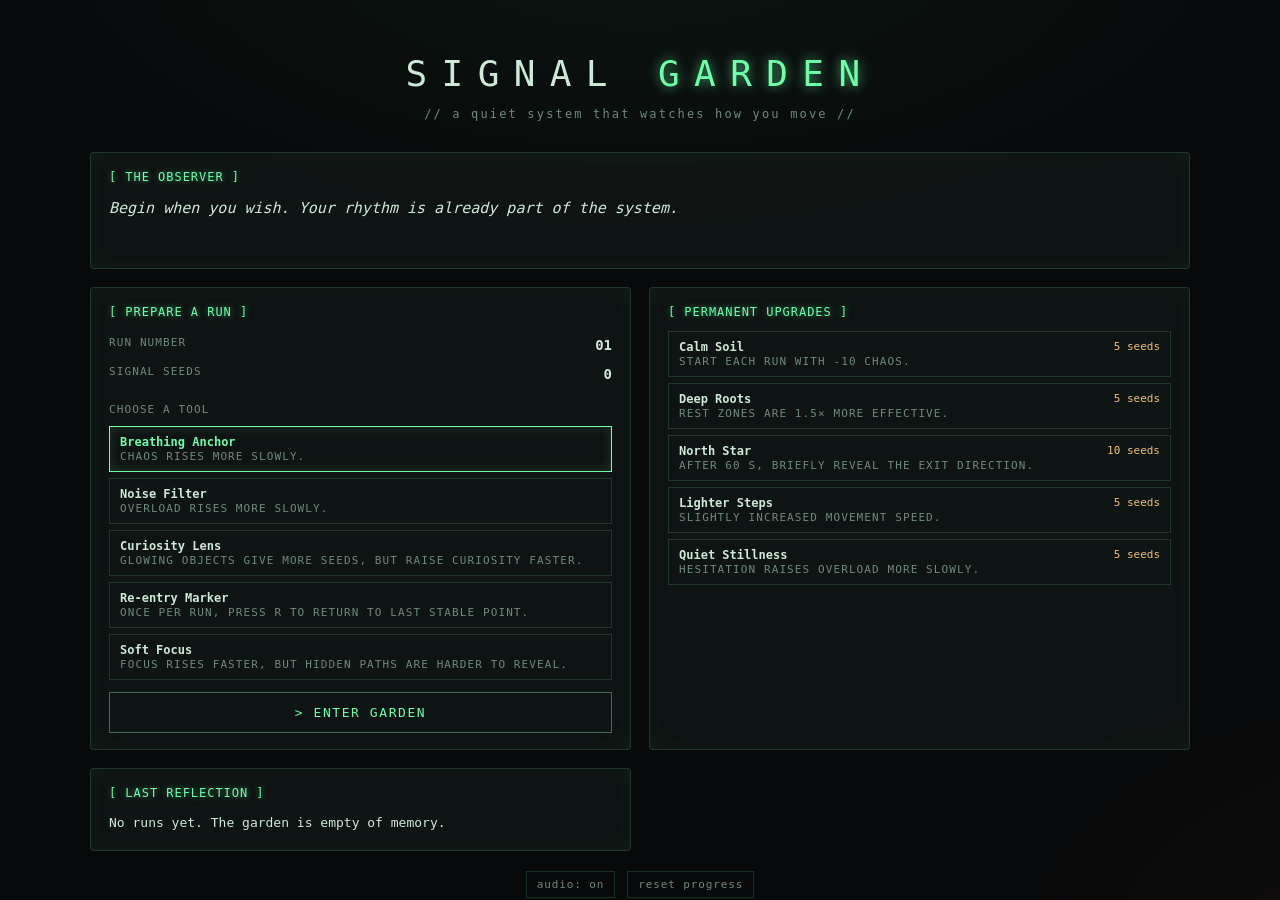
==== index.html @ a0c3eedf "Add Signal Garden playable web prototype Single-page roguelite maze where the system observes moveme" ====
<!doctype html>
<html lang="en">
<head>
  <meta charset="utf-8" />
  <meta name="viewport" content="width=device-width,initial-scale=1" />
  <title>Signal Garden — Prototype</title>
  <link rel="stylesheet" href="styles.css" />
</head>
<body>
  <!-- ============================================================
       Signal Garden — single page, three screens
       Switching is handled by toggling .active on .screen elements.
       ============================================================ -->

  <div id="app">

    <!-- ====================== HUB / SAFE ROOM ====================== -->
    <section id="screen-hub" class="screen active">
      <header class="hub-header">
        <h1 class="title">SIGNAL <span class="accent">GARDEN</span></h1>
        <p class="subtitle">// a quiet system that watches how you move //</p>
      </header>

      <div class="hub-grid">
        <!-- Observer NPC -->
        <article class="panel observer">
          <div class="panel-title">[ The Observer ]</div>
          <div id="observer-text" class="observer-text">
            Welcome. The garden is listening. When you are ready, enter.
          </div>
        </article>

        <!-- Run preparation -->
        <article class="panel prep">
          <div class="panel-title">[ Prepare a Run ]</div>

          <div class="prep-row">
            <span class="label">Run number</span>
            <span id="hub-run-number" class="value">01</span>
          </div>
          <div class="prep-row">
            <span class="label">Signal Seeds</span>
            <span id="hub-seeds" class="value">0</span>
          </div>

          <div class="prep-section">
            <div class="prep-section-title">choose a tool</div>
            <div id="tool-list" class="tool-list"><!-- buttons injected --></div>
          </div>

          <button id="start-run-btn" class="primary-btn">&gt; ENTER GARDEN</button>
        </article>

        <!-- Permanent upgrades -->
        <article class="panel upgrades">
          <div class="panel-title">[ Permanent Upgrades ]</div>
          <div id="upgrade-list" class="upgrade-list"><!-- buttons injected --></div>
        </article>

        <!-- Last run reflection -->
        <article class="panel reflection-panel">
          <div class="panel-title">[ Last Reflection ]</div>
          <pre id="last-reflection" class="reflection-text">No runs yet. The garden is empty of memory.</pre>
        </article>
      </div>

      <footer class="hub-footer">
        <button id="mute-btn-hub" class="mini-btn">audio: on</button>
        <button id="reset-btn" class="mini-btn danger">reset progress</button>
      </footer>
    </section>

    <!-- ====================== RUN / MAZE ====================== -->
    <section id="screen-run" class="screen">
      <div class="run-layout">
        <!-- Maze canvas -->
        <div class="maze-wrap">
          <canvas id="maze-canvas" width="720" height="480"></canvas>
          <div id="director-banner" class="director-banner hidden"></div>
        </div>

        <!-- Side HUD -->
        <aside class="hud">
          <div class="hud-block">
            <div class="hud-row">
              <span class="label">RUN</span>
              <span id="hud-run" class="value">01</span>
            </div>
            <div class="hud-row">
              <span class="label">TIMER</span>
              <span id="hud-timer" class="value">00:00</span>
            </div>
          </div>

          <div class="hud-block">
            <div class="bar-row">
              <span class="bar-label">FOCUS</span>
              <div class="bar"><div id="bar-focus" class="bar-fill focus"></div></div>
            </div>
            <div class="bar-row">
              <span class="bar-label">CURIOSITY</span>
              <div class="bar"><div id="bar-curiosity" class="bar-fill curiosity"></div></div>
            </div>
            <div class="bar-row">
              <span class="bar-label">CHAOS</span>
              <div class="bar"><div id="bar-chaos" class="bar-fill chaos"></div></div>
            </div>
            <div class="bar-row">
              <span class="bar-label">OVERLOAD</span>
              <div class="bar"><div id="bar-overload" class="bar-fill overload"></div></div>
            </div>
          </div>

          <div class="hud-block">
            <div class="hud-row">
              <span class="label">SEEDS</span>
              <span id="hud-seeds" class="value">0</span>
            </div>
            <div class="hud-row">
              <span class="label">RE-ENTRY</span>
              <span id="hud-reentry" class="value">0</span>
            </div>
            <div class="hud-row">
              <span class="label">TOOL</span>
              <span id="hud-tool" class="value small">—</span>
            </div>
          </div>

          <div class="hud-block">
            <div class="label">// vine</div>
            <div id="vine" class="vine">~~~~~~~~</div>
          </div>

          <div class="hud-block">
            <div class="label">// system log</div>
            <ul id="log" class="log"></ul>
          </div>

          <div class="hud-block hud-controls">
            <button id="mute-btn-run" class="mini-btn">audio: on</button>
            <button id="abort-btn" class="mini-btn danger">abort</button>
          </div>
        </aside>
      </div>
    </section>

    <!-- ====================== RUN SUMMARY ====================== -->
    <section id="screen-summary" class="screen">
      <div class="summary-card panel">
        <div class="panel-title">[ Run Reflection ]</div>
        <pre id="summary-text" class="reflection-text"></pre>
        <div class="summary-actions">
          <button id="back-to-hub-btn" class="primary-btn">&gt; RETURN TO HUB</button>
        </div>
      </div>
    </section>

  </div>

  <script src="game.js"></script>
</body>
</html>
---- styles.css ----
/* ============================================================
   Signal Garden — neo-noir / terminal styling
   Black background, soft green/red accents, glow lines.
   ============================================================ */

:root {
  --bg: #07090a;
  --bg-soft: #0d1113;
  --panel: rgba(20, 28, 26, 0.6);
  --line: rgba(120, 220, 160, 0.18);
  --line-strong: rgba(120, 220, 160, 0.45);
  --green: #6effa8;
  --green-soft: #2a8c5a;
  --red: #ff5a6a;
  --red-soft: #8c2a35;
  --amber: #f0c075;
  --text: #cfe9d8;
  --text-dim: #6f8a7c;
  --mono: ui-monospace, SFMono-Regular, "JetBrains Mono", Menlo, Consolas, monospace;
}

* { box-sizing: border-box; }

html, body {
  margin: 0; padding: 0;
  background: var(--bg);
  color: var(--text);
  font-family: var(--mono);
  font-size: 14px;
  line-height: 1.45;
  height: 100%;
  overflow: hidden;
}

#app {
  width: 100vw; height: 100vh;
  position: relative;
  background:
    radial-gradient(1200px 600px at 50% -10%, rgba(110,255,168,0.05), transparent 60%),
    radial-gradient(800px 600px at 110% 110%, rgba(255,90,106,0.04), transparent 60%),
    var(--bg);
}

.screen {
  position: absolute;
  inset: 0;
  display: none;
  padding: 24px;
  overflow: auto;
}
.screen.active { display: block; }

/* -------- shared bits -------- */
.panel {
  background: var(--panel);
  border: 1px solid var(--line);
  border-radius: 4px;
  padding: 16px 18px;
  position: relative;
  backdrop-filter: blur(2px);
}
.panel::before {
  content: "";
  position: absolute; inset: 0;
  border-radius: 4px;
  pointer-events: none;
  box-shadow: inset 0 0 24px rgba(110, 255, 168, 0.04);
}
.panel-title {
  color: var(--green);
  letter-spacing: 0.08em;
  margin-bottom: 10px;
  font-size: 12px;
  text-transform: uppercase;
  text-shadow: 0 0 6px rgba(110, 255, 168, 0.5);
}
.label {
  color: var(--text-dim);
  font-size: 11px;
  text-transform: uppercase;
  letter-spacing: 0.1em;
}
.value {
  color: var(--text);
  font-weight: 600;
}
.value.small { font-size: 11px; }
.accent { color: var(--green); text-shadow: 0 0 12px rgba(110,255,168,0.7); }

/* -------- buttons -------- */
.primary-btn {
  background: transparent;
  color: var(--green);
  border: 1px solid var(--line-strong);
  padding: 12px 18px;
  cursor: pointer;
  font-family: var(--mono);
  letter-spacing: 0.12em;
  font-size: 13px;
  transition: all 0.15s;
  text-transform: uppercase;
  width: 100%;
  margin-top: 12px;
}
.primary-btn:hover {
  background: rgba(110,255,168,0.08);
  box-shadow: 0 0 20px rgba(110,255,168,0.25);
}
.mini-btn {
  background: transparent;
  color: var(--text-dim);
  border: 1px solid var(--line);
  padding: 6px 10px;
  cursor: pointer;
  font-family: var(--mono);
  font-size: 11px;
  letter-spacing: 0.08em;
}
.mini-btn:hover { color: var(--green); border-color: var(--line-strong); }
.mini-btn.danger:hover { color: var(--red); border-color: rgba(255,90,106,0.45); }

/* ============== HUB ============== */
.hub-header { text-align: center; margin: 24px 0 28px; }
.title {
  font-size: 36px;
  letter-spacing: 0.4em;
  margin: 0 0 6px;
  font-weight: 400;
}
.subtitle {
  color: var(--text-dim);
  margin: 0;
  font-size: 12px;
  letter-spacing: 0.18em;
}
.hub-grid {
  display: grid;
  grid-template-columns: 1fr 1fr;
  gap: 18px;
  max-width: 1100px;
  margin: 0 auto;
}
.hub-grid .observer { grid-column: 1 / -1; }
.hub-footer {
  display: flex; justify-content: center; gap: 12px;
  margin-top: 20px;
}
.observer-text {
  color: var(--text);
  font-style: italic;
  font-size: 15px;
  line-height: 1.6;
  min-height: 56px;
}

.prep-row, .hud-row {
  display: flex; justify-content: space-between;
  padding: 4px 0;
}
.prep-section { margin-top: 14px; }
.prep-section-title {
  color: var(--text-dim);
  font-size: 11px;
  text-transform: uppercase;
  letter-spacing: 0.1em;
  margin-bottom: 8px;
}
.tool-list, .upgrade-list {
  display: flex; flex-direction: column; gap: 6px;
}
.tool-btn, .upgrade-btn {
  text-align: left;
  background: transparent;
  border: 1px solid var(--line);
  color: var(--text);
  padding: 8px 10px;
  cursor: pointer;
  font-family: var(--mono);
  font-size: 12px;
  transition: all 0.15s;
}
.tool-btn:hover, .upgrade-btn:hover {
  border-color: var(--line-strong);
  background: rgba(110,255,168,0.04);
}
.tool-btn.selected {
  border-color: var(--green);
  color: var(--green);
  box-shadow: inset 0 0 12px rgba(110,255,168,0.15);
}
.upgrade-btn.owned {
  color: var(--green-soft);
  border-color: rgba(110,255,168,0.1);
  cursor: default;
}
.upgrade-btn .cost {
  float: right;
  color: var(--amber);
  font-size: 11px;
}
.upgrade-btn.owned .cost { color: var(--green-soft); }

.reflection-text {
  font-family: var(--mono);
  white-space: pre-wrap;
  color: var(--text);
  background: transparent;
  margin: 0;
  font-size: 13px;
  line-height: 1.7;
}

/* ============== RUN ============== */
.run-layout {
  display: grid;
  grid-template-columns: 1fr 280px;
  gap: 16px;
  height: calc(100vh - 48px);
}
.maze-wrap {
  position: relative;
  display: flex;
  align-items: center; justify-content: center;
  border: 1px solid var(--line);
  border-radius: 4px;
  overflow: hidden;
  background:
    radial-gradient(600px 400px at 50% 50%, rgba(110,255,168,0.04), transparent 70%),
    #04060a;
}
#maze-canvas {
  display: block;
  image-rendering: pixelated;
  max-width: 100%; max-height: 100%;
}
.director-banner {
  position: absolute;
  top: 14px; left: 50%;
  transform: translateX(-50%);
  background: rgba(8,12,10,0.85);
  border: 1px solid var(--line-strong);
  color: var(--green);
  padding: 6px 14px;
  font-size: 12px;
  letter-spacing: 0.12em;
  text-transform: uppercase;
  text-shadow: 0 0 8px rgba(110,255,168,0.6);
  pointer-events: none;
  transition: opacity 0.4s;
}
.director-banner.chaos {
  color: var(--red);
  border-color: rgba(255,90,106,0.45);
  text-shadow: 0 0 8px rgba(255,90,106,0.6);
}
.director-banner.hidden { opacity: 0; }

.hud {
  display: flex; flex-direction: column; gap: 12px;
  overflow-y: auto;
}
.hud-block {
  border: 1px solid var(--line);
  padding: 10px 12px;
  border-radius: 4px;
  background: rgba(10,16,14,0.4);
}

.bar-row { margin: 6px 0; }
.bar-label {
  display: block;
  color: var(--text-dim);
  font-size: 10px;
  letter-spacing: 0.18em;
  margin-bottom: 3px;
}
.bar {
  height: 6px; width: 100%;
  background: rgba(110,255,168,0.06);
  position: relative;
  overflow: hidden;
}
.bar-fill {
  height: 100%; width: 0%;
  transition: width 0.18s linear;
  box-shadow: 0 0 8px currentColor;
}
.bar-fill.focus { background: var(--green); color: var(--green); }
.bar-fill.curiosity { background: #9ad9ff; color: #9ad9ff; }
.bar-fill.chaos { background: var(--red); color: var(--red); }
.bar-fill.overload { background: var(--amber); color: var(--amber); }

.vine {
  font-size: 16px;
  letter-spacing: 0.05em;
  color: var(--green);
  text-shadow: 0 0 6px rgba(110,255,168,0.5);
  word-break: break-all;
  line-height: 1.3;
  min-height: 22px;
}
.vine.chaos { color: var(--red); text-shadow: 0 0 6px rgba(255,90,106,0.5); }
.vine.overload { color: var(--amber); text-shadow: 0 0 6px rgba(240,192,117,0.5); }
.vine.curiosity { color: #9ad9ff; text-shadow: 0 0 6px rgba(154,217,255,0.5); }

.log {
  list-style: none; padding: 0; margin: 0;
  max-height: 140px; overflow-y: auto;
  font-size: 11px; color: var(--text-dim);
}
.log li {
  padding: 2px 0;
  border-bottom: 1px dashed rgba(110,255,168,0.06);
}
.log li:last-child { border-bottom: none; color: var(--text); }

.hud-controls { display: flex; gap: 8px; }
.hud-controls .mini-btn { flex: 1; }

/* ============== SUMMARY ============== */
#screen-summary { display: none; align-items: center; justify-content: center; }
#screen-summary.active { display: flex; }
.summary-card {
  width: min(680px, 92vw);
  margin: auto;
}
.summary-actions { margin-top: 18px; text-align: center; }

/* ============== misc / animations ============== */
.shake { animation: shake 0.3s; }
@keyframes shake {
  0%, 100% { transform: translate(0,0); }
  25% { transform: translate(-3px, 1px); }
  50% { transform: translate(2px, -2px); }
  75% { transform: translate(-1px, 2px); }
}

/* glitch texture during high chaos */
.maze-wrap.glitch::after {
  content: "";
  position: absolute; inset: 0;
  background:
    repeating-linear-gradient(0deg,
      rgba(255,90,106,0.06) 0,
      rgba(255,90,106,0.06) 1px,
      transparent 1px,
      transparent 3px);
  mix-blend-mode: screen;
  pointer-events: none;
  animation: flicker 0.18s infinite alternate;
}
@keyframes flicker {
  from { opacity: 0.4; }
  to   { opacity: 1; }
}
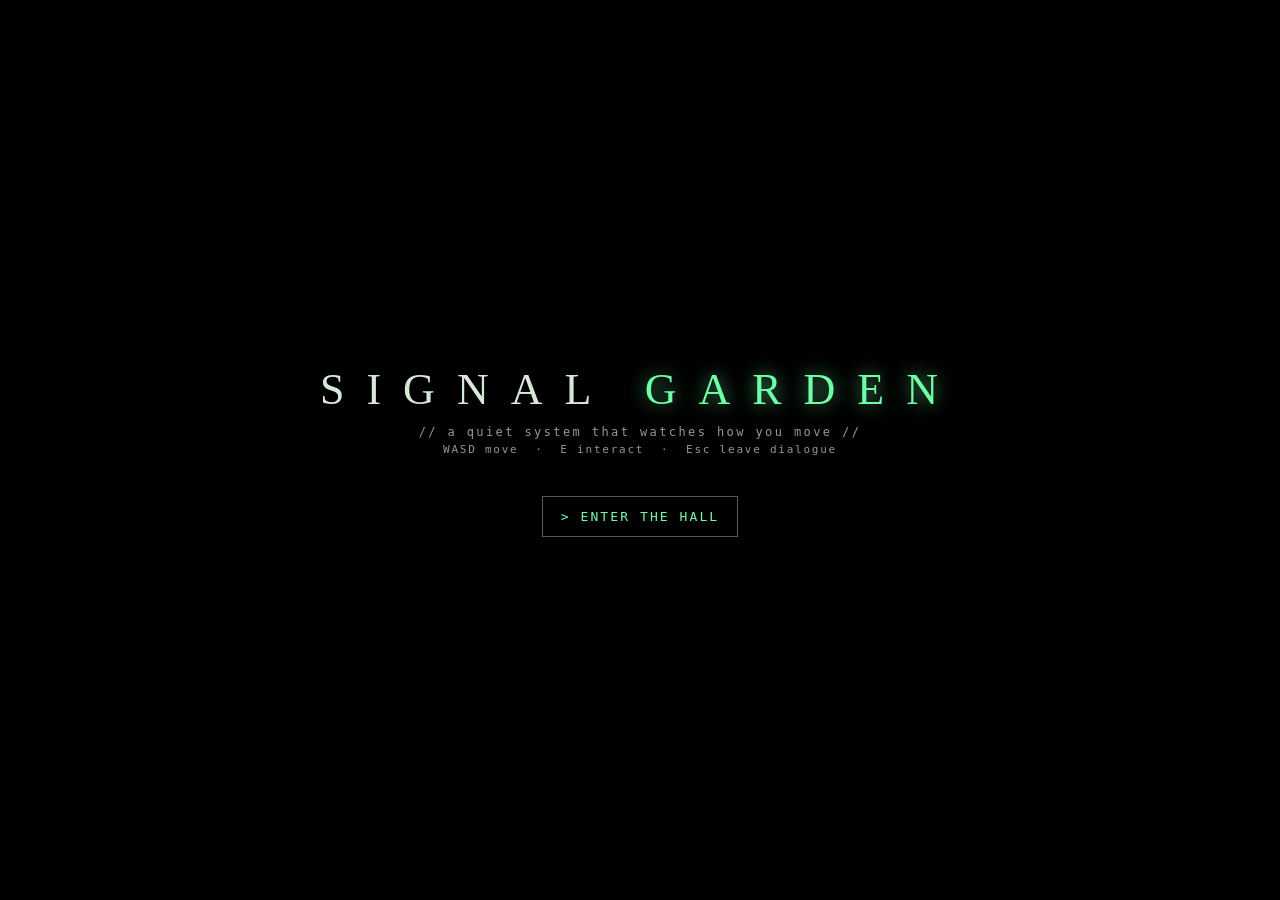
==== commit d83756d4: "Refactor Signal Garden into 2.5D top-down roguelite Major rewrite: replaces the abstract grid protot" ====
--- a/index.html
+++ b/index.html
@@ -3,160 +3,100 @@
 <head>
   <meta charset="utf-8" />
   <meta name="viewport" content="width=device-width,initial-scale=1" />
-  <title>Signal Garden — Prototype</title>
+  <title>Signal Garden</title>
   <link rel="stylesheet" href="styles.css" />
 </head>
 <body>
-  <!-- ============================================================
-       Signal Garden — single page, three screens
-       Switching is handled by toggling .active on .screen elements.
-       ============================================================ -->
+  <!-- ================================================================
+       Signal Garden — single-page game
+       The canvas is the world. Everything else (HUD, dialogue, summary,
+       prompts) is DOM, rendered on top, so we can keep crisp text.
+       ================================================================ -->
 
   <div id="app">
 
-    <!-- ====================== HUB / SAFE ROOM ====================== -->
-    <section id="screen-hub" class="screen active">
-      <header class="hub-header">
-        <h1 class="title">SIGNAL <span class="accent">GARDEN</span></h1>
-        <p class="subtitle">// a quiet system that watches how you move //</p>
-      </header>
+    <!-- The world canvas. Resized by main.js to match its container. -->
+    <canvas id="game" width="960" height="600"></canvas>
 
-      <div class="hub-grid">
-        <!-- Observer NPC -->
-        <article class="panel observer">
-          <div class="panel-title">[ The Observer ]</div>
-          <div id="observer-text" class="observer-text">
-            Welcome. The garden is listening. When you are ready, enter.
-          </div>
-        </article>
+    <!-- Floating "[E] Talk" / "[E] Enter" prompt -->
+    <div id="prompt" class="prompt hidden">
+      <span class="key">E</span><span id="prompt-label">interact</span>
+    </div>
 
-        <!-- Run preparation -->
-        <article class="panel prep">
-          <div class="panel-title">[ Prepare a Run ]</div>
+    <!-- Side HUD shown only during a run -->
+    <aside id="hud" class="hud hidden">
+      <div class="hud-block">
+        <div class="hud-row"><span class="label">RUN</span><span id="hud-run" class="value">01</span></div>
+        <div class="hud-row"><span class="label">TIMER</span><span id="hud-timer" class="value">00:00</span></div>
+      </div>
+      <div class="hud-block">
+        <div class="bar-row"><span class="bar-label">FOCUS</span>     <div class="bar"><div id="bar-focus"     class="bar-fill focus"></div></div></div>
+        <div class="bar-row"><span class="bar-label">CURIOSITY</span> <div class="bar"><div id="bar-curiosity" class="bar-fill curiosity"></div></div></div>
+        <div class="bar-row"><span class="bar-label">CHAOS</span>     <div class="bar"><div id="bar-chaos"     class="bar-fill chaos"></div></div></div>
+        <div class="bar-row"><span class="bar-label">OVERLOAD</span>  <div class="bar"><div id="bar-overload"  class="bar-fill overload"></div></div></div>
+      </div>
+      <div class="hud-block">
+        <div class="hud-row"><span class="label">SEEDS</span>   <span id="hud-seeds"   class="value">0</span></div>
+        <div class="hud-row"><span class="label">RE-ENTRY</span><span id="hud-reentry" class="value">0</span></div>
+        <div class="hud-row"><span class="label">TOOL</span>    <span id="hud-tool"    class="value small">—</span></div>
+      </div>
+      <div class="hud-block"><div class="label">// vine</div><div id="vine" class="vine">~~~~~~~~</div></div>
+      <div class="hud-block"><div class="label">// system log</div><ul id="log" class="log"></ul></div>
+      <div class="hud-block hud-controls">
+        <button id="mute-btn" class="mini-btn">audio: on</button>
+        <button id="abort-btn" class="mini-btn danger">abort</button>
+      </div>
+    </aside>
 
-          <div class="prep-row">
-            <span class="label">Run number</span>
-            <span id="hub-run-number" class="value">01</span>
-          </div>
-          <div class="prep-row">
-            <span class="label">Signal Seeds</span>
-            <span id="hub-seeds" class="value">0</span>
-          </div>
+    <!-- Director banner (transient, top-of-canvas) -->
+    <div id="director-banner" class="director-banner hidden"></div>
 
-          <div class="prep-section">
-            <div class="prep-section-title">choose a tool</div>
-            <div id="tool-list" class="tool-list"><!-- buttons injected --></div>
-          </div>
+    <!-- Dialogue box (NPC system). Populated by js/dialogue.js -->
+    <div id="dialogue" class="dialogue hidden">
+      <div class="dialogue-name" id="dialogue-name">The Observer</div>
+      <div class="dialogue-text" id="dialogue-text"></div>
+      <div class="dialogue-options" id="dialogue-options"></div>
+      <div class="dialogue-hint">[E] continue · [Esc] leave</div>
+    </div>
 
-          <button id="start-run-btn" class="primary-btn">&gt; ENTER GARDEN</button>
-        </article>
-
-        <!-- Permanent upgrades -->
-        <article class="panel upgrades">
-          <div class="panel-title">[ Permanent Upgrades ]</div>
-          <div id="upgrade-list" class="upgrade-list"><!-- buttons injected --></div>
-        </article>
-
-        <!-- Last run reflection -->
-        <article class="panel reflection-panel">
-          <div class="panel-title">[ Last Reflection ]</div>
-          <pre id="last-reflection" class="reflection-text">No runs yet. The garden is empty of memory.</pre>
-        </article>
-      </div>
-
-      <footer class="hub-footer">
-        <button id="mute-btn-hub" class="mini-btn">audio: on</button>
-        <button id="reset-btn" class="mini-btn danger">reset progress</button>
-      </footer>
-    </section>
-
-    <!-- ====================== RUN / MAZE ====================== -->
-    <section id="screen-run" class="screen">
-      <div class="run-layout">
-        <!-- Maze canvas -->
-        <div class="maze-wrap">
-          <canvas id="maze-canvas" width="720" height="480"></canvas>
-          <div id="director-banner" class="director-banner hidden"></div>
-        </div>
-
-        <!-- Side HUD -->
-        <aside class="hud">
-          <div class="hud-block">
-            <div class="hud-row">
-              <span class="label">RUN</span>
-              <span id="hud-run" class="value">01</span>
-            </div>
-            <div class="hud-row">
-              <span class="label">TIMER</span>
-              <span id="hud-timer" class="value">00:00</span>
-            </div>
-          </div>
-
-          <div class="hud-block">
-            <div class="bar-row">
-              <span class="bar-label">FOCUS</span>
-              <div class="bar"><div id="bar-focus" class="bar-fill focus"></div></div>
-            </div>
-            <div class="bar-row">
-              <span class="bar-label">CURIOSITY</span>
-              <div class="bar"><div id="bar-curiosity" class="bar-fill curiosity"></div></div>
-            </div>
-            <div class="bar-row">
-              <span class="bar-label">CHAOS</span>
-              <div class="bar"><div id="bar-chaos" class="bar-fill chaos"></div></div>
-            </div>
-            <div class="bar-row">
-              <span class="bar-label">OVERLOAD</span>
-              <div class="bar"><div id="bar-overload" class="bar-fill overload"></div></div>
-            </div>
-          </div>
-
-          <div class="hud-block">
-            <div class="hud-row">
-              <span class="label">SEEDS</span>
-              <span id="hud-seeds" class="value">0</span>
-            </div>
-            <div class="hud-row">
-              <span class="label">RE-ENTRY</span>
-              <span id="hud-reentry" class="value">0</span>
-            </div>
-            <div class="hud-row">
-              <span class="label">TOOL</span>
-              <span id="hud-tool" class="value small">—</span>
-            </div>
-          </div>
-
-          <div class="hud-block">
-            <div class="label">// vine</div>
-            <div id="vine" class="vine">~~~~~~~~</div>
-          </div>
-
-          <div class="hud-block">
-            <div class="label">// system log</div>
-            <ul id="log" class="log"></ul>
-          </div>
-
-          <div class="hud-block hud-controls">
-            <button id="mute-btn-run" class="mini-btn">audio: on</button>
-            <button id="abort-btn" class="mini-btn danger">abort</button>
-          </div>
-        </aside>
-      </div>
-    </section>
-
-    <!-- ====================== RUN SUMMARY ====================== -->
-    <section id="screen-summary" class="screen">
-      <div class="summary-card panel">
+    <!-- Run summary overlay -->
+    <div id="summary" class="summary hidden">
+      <div class="summary-card">
         <div class="panel-title">[ Run Reflection ]</div>
         <pre id="summary-text" class="reflection-text"></pre>
-        <div class="summary-actions">
-          <button id="back-to-hub-btn" class="primary-btn">&gt; RETURN TO HUB</button>
-        </div>
+        <button id="summary-back" class="primary-btn">&gt; RETURN TO HUB</button>
       </div>
-    </section>
+    </div>
+
+    <!-- Title intro overlay (shown once on first load before audio gesture) -->
+    <div id="title" class="title-screen">
+      <h1 class="title-text">SIGNAL <span class="accent">GARDEN</span></h1>
+      <p class="title-sub">// a quiet system that watches how you move //</p>
+      <p class="title-controls">WASD move &nbsp;·&nbsp; E interact &nbsp;·&nbsp; Esc leave dialogue</p>
+      <button id="title-begin" class="primary-btn">&gt; ENTER THE HALL</button>
+    </div>
+
+    <!-- Fade overlay used between scenes -->
+    <div id="fade" class="fade"></div>
 
   </div>
 
-  <script src="game.js"></script>
+  <!-- =====================================================
+       Module load order. Every file attaches to window.SG.
+       Pure dependency-on-globals to keep file:// usable.
+       ===================================================== -->
+  <script src="js/constants.js"></script>
+  <script src="js/state.js"></script>
+  <script src="js/audio.js"></script>
+  <script src="js/art.js"></script>
+  <script src="js/player.js"></script>
+  <script src="js/interaction.js"></script>
+  <script src="js/dialogue.js"></script>
+  <script src="js/attention.js"></script>
+  <script src="js/summary.js"></script>
+  <script src="js/hub.js"></script>
+  <script src="js/run.js"></script>
+  <script src="js/ui.js"></script>
+  <script src="js/main.js"></script>
 </body>
 </html>
--- a/styles.css
+++ b/styles.css
@@ -1,93 +1,234 @@
-/* ============================================================
-   Signal Garden — neo-noir / terminal styling
-   Black background, soft green/red accents, glow lines.
-   ============================================================ */
+/* =====================================================================
+   Signal Garden — visual theme
+   Dark fantasy garden hall · soft shadows · dark green / black / gold / red
+   The game world is rendered on canvas; everything in here is the
+   surrounding HUD / dialogue / overlays.
+   ===================================================================== */
 
 :root {
-  --bg: #07090a;
-  --bg-soft: #0d1113;
-  --panel: rgba(20, 28, 26, 0.6);
-  --line: rgba(120, 220, 160, 0.18);
-  --line-strong: rgba(120, 220, 160, 0.45);
-  --green: #6effa8;
-  --green-soft: #2a8c5a;
-  --red: #ff5a6a;
-  --red-soft: #8c2a35;
-  --amber: #f0c075;
-  --text: #cfe9d8;
-  --text-dim: #6f8a7c;
-  --mono: ui-monospace, SFMono-Regular, "JetBrains Mono", Menlo, Consolas, monospace;
+  --bg:        #06080a;
+  --bg-deep:   #04060a;
+  --panel:     rgba(14, 22, 18, 0.78);
+  --line:      rgba(150, 220, 170, 0.18);
+  --line-strong: rgba(150, 220, 170, 0.45);
+  --green:     #6effa8;
+  --green-dim: #4f9a72;
+  --red:       #ff5a6a;
+  --gold:      #d6a85a;
+  --gold-soft: #8c7440;
+  --text:      #d6e8d8;
+  --text-dim:  #88a08a;
+  --mono: ui-monospace, "JetBrains Mono", SFMono-Regular, Menlo, Consolas, monospace;
+  --serif: "Iowan Old Style", "Palatino Linotype", Palatino, Georgia, serif;
 }
 
 * { box-sizing: border-box; }
-
-html, body {
-  margin: 0; padding: 0;
-  background: var(--bg);
-  color: var(--text);
-  font-family: var(--mono);
-  font-size: 14px;
-  line-height: 1.45;
-  height: 100%;
-  overflow: hidden;
-}
+html, body { margin: 0; height: 100%; background: var(--bg); color: var(--text); font-family: var(--mono); overflow: hidden; }
 
 #app {
+  position: relative;
   width: 100vw; height: 100vh;
-  position: relative;
   background:
-    radial-gradient(1200px 600px at 50% -10%, rgba(110,255,168,0.05), transparent 60%),
-    radial-gradient(800px 600px at 110% 110%, rgba(255,90,106,0.04), transparent 60%),
+    radial-gradient(900px 500px at 50% 0%, rgba(110,255,168,0.04), transparent 60%),
+    radial-gradient(700px 600px at 110% 100%, rgba(255,90,106,0.04), transparent 60%),
     var(--bg);
 }
 
-.screen {
-  position: absolute;
-  inset: 0;
-  display: none;
-  padding: 24px;
-  overflow: auto;
-}
-.screen.active { display: block; }
-
-/* -------- shared bits -------- */
-.panel {
+/* ----- canvas -------------------------------------------------------- */
+#game {
+  position: absolute; inset: 0;
+  width: 100%; height: 100%;
+  display: block;
+  background: #04060a;
+  image-rendering: auto;
+}
+
+/* ----- prompt -------------------------------------------------------- */
+.prompt {
+  position: absolute;
+  bottom: 28px; left: 50%;
+  transform: translateX(-50%);
+  background: rgba(8,12,10,0.85);
+  border: 1px solid var(--line-strong);
+  padding: 8px 14px;
+  font-size: 12px; letter-spacing: 0.14em; text-transform: uppercase;
+  color: var(--text); font-family: var(--mono);
+  display: flex; gap: 10px; align-items: center;
+  pointer-events: none;
+  transition: opacity 0.18s;
+}
+.prompt.hidden { opacity: 0; }
+.prompt .key {
+  display: inline-block;
+  border: 1px solid var(--green); color: var(--green);
+  padding: 2px 8px; border-radius: 3px;
+  font-weight: 600;
+  text-shadow: 0 0 6px rgba(110,255,168,0.6);
+}
+
+/* ----- HUD (run only) ----------------------------------------------- */
+.hud {
+  position: absolute;
+  top: 16px; right: 16px; bottom: 16px;
+  width: 240px;
+  display: flex; flex-direction: column; gap: 10px;
+  pointer-events: auto;
+  z-index: 5;
+}
+.hud.hidden { display: none; }
+.hud-block {
   background: var(--panel);
   border: 1px solid var(--line);
   border-radius: 4px;
-  padding: 16px 18px;
-  position: relative;
-  backdrop-filter: blur(2px);
-}
-.panel::before {
-  content: "";
-  position: absolute; inset: 0;
-  border-radius: 4px;
-  pointer-events: none;
-  box-shadow: inset 0 0 24px rgba(110, 255, 168, 0.04);
-}
-.panel-title {
+  padding: 8px 10px;
+  backdrop-filter: blur(4px);
+}
+.hud-row { display: flex; justify-content: space-between; padding: 2px 0; }
+.label { color: var(--text-dim); font-size: 10px; text-transform: uppercase; letter-spacing: 0.14em; }
+.value { color: var(--text); font-weight: 600; font-size: 13px; }
+.value.small { font-size: 11px; }
+
+.bar-row { margin: 4px 0; }
+.bar-label { display: block; color: var(--text-dim); font-size: 10px; letter-spacing: 0.18em; margin-bottom: 3px; }
+.bar { height: 5px; width: 100%; background: rgba(110,255,168,0.06); position: relative; overflow: hidden; }
+.bar-fill { height: 100%; width: 0%; transition: width 0.18s linear; box-shadow: 0 0 8px currentColor; }
+.bar-fill.focus { background: var(--green); color: var(--green); }
+.bar-fill.curiosity { background: #9ad9ff; color: #9ad9ff; }
+.bar-fill.chaos { background: var(--red); color: var(--red); }
+.bar-fill.overload { background: var(--gold); color: var(--gold); }
+
+.vine {
+  font-size: 16px; letter-spacing: 0.05em; color: var(--green);
+  text-shadow: 0 0 6px rgba(110,255,168,0.5);
+  word-break: break-all; min-height: 22px;
+}
+.vine.chaos     { color: var(--red);  text-shadow: 0 0 6px rgba(255,90,106,0.5); }
+.vine.overload  { color: var(--gold); text-shadow: 0 0 6px rgba(214,168,90,0.5); }
+.vine.curiosity { color: #9ad9ff;     text-shadow: 0 0 6px rgba(154,217,255,0.5); }
+
+.log { list-style: none; padding: 0; margin: 0; max-height: 120px; overflow-y: auto; font-size: 11px; color: var(--text-dim); }
+.log li { padding: 2px 0; border-bottom: 1px dashed rgba(110,255,168,0.06); }
+.log li:last-child { color: var(--text); border-bottom: none; }
+
+.hud-controls { display: flex; gap: 8px; }
+.hud-controls .mini-btn { flex: 1; }
+.mini-btn {
+  background: transparent; color: var(--text-dim);
+  border: 1px solid var(--line); padding: 6px 10px;
+  cursor: pointer; font-family: var(--mono); font-size: 11px; letter-spacing: 0.08em;
+}
+.mini-btn:hover { color: var(--green); border-color: var(--line-strong); }
+.mini-btn.danger:hover { color: var(--red); border-color: rgba(255,90,106,0.45); }
+
+/* ----- director banner ---------------------------------------------- */
+.director-banner {
+  position: absolute;
+  top: 22px; left: 50%; transform: translateX(-50%);
+  background: rgba(8,12,10,0.85);
+  border: 1px solid var(--line-strong);
   color: var(--green);
-  letter-spacing: 0.08em;
-  margin-bottom: 10px;
-  font-size: 12px;
-  text-transform: uppercase;
-  text-shadow: 0 0 6px rgba(110, 255, 168, 0.5);
-}
-.label {
-  color: var(--text-dim);
+  padding: 6px 14px;
+  font-size: 12px; letter-spacing: 0.14em; text-transform: uppercase;
+  text-shadow: 0 0 8px rgba(110,255,168,0.6);
+  pointer-events: none; z-index: 6;
+  transition: opacity 0.4s;
+}
+.director-banner.chaos { color: var(--red); border-color: rgba(255,90,106,0.45); text-shadow: 0 0 8px rgba(255,90,106,0.6); }
+.director-banner.hidden { opacity: 0; }
+
+/* ----- dialogue box -------------------------------------------------- */
+.dialogue {
+  position: absolute;
+  left: 50%; bottom: 24px;
+  transform: translateX(-50%);
+  width: min(720px, 92vw);
+  background:
+    linear-gradient(180deg, rgba(14,22,18,0.92), rgba(8,12,10,0.94));
+  border: 1px solid var(--line-strong);
+  padding: 18px 22px 14px;
+  border-radius: 6px;
+  box-shadow: 0 12px 40px rgba(0,0,0,0.6), 0 0 24px rgba(110,255,168,0.06) inset;
+  z-index: 8;
+  font-family: var(--serif);
+}
+.dialogue.hidden { display: none; }
+.dialogue-name {
+  color: var(--gold);
+  letter-spacing: 0.18em;
   font-size: 11px;
   text-transform: uppercase;
-  letter-spacing: 0.1em;
-}
-.value {
+  font-family: var(--mono);
+  margin-bottom: 8px;
+  text-shadow: 0 0 8px rgba(214,168,90,0.5);
+}
+.dialogue-text {
   color: var(--text);
-  font-weight: 600;
-}
-.value.small { font-size: 11px; }
-.accent { color: var(--green); text-shadow: 0 0 12px rgba(110,255,168,0.7); }
-
-/* -------- buttons -------- */
+  font-size: 16px; line-height: 1.55;
+  font-style: italic;
+  min-height: 40px;
+  margin-bottom: 10px;
+}
+.dialogue-options {
+  display: flex; flex-direction: column; gap: 4px;
+  margin-top: 8px;
+}
+.dialogue-options button {
+  text-align: left;
+  background: transparent;
+  color: var(--text);
+  border: 1px solid transparent;
+  border-left: 2px solid var(--line);
+  padding: 6px 10px;
+  cursor: pointer;
+  font-family: var(--mono);
+  font-size: 13px;
+  transition: all 0.12s;
+}
+.dialogue-options button:hover, .dialogue-options button.focus {
+  border-left-color: var(--green);
+  color: var(--green);
+  background: rgba(110,255,168,0.04);
+}
+.dialogue-options button .num {
+  color: var(--gold-soft); margin-right: 8px;
+}
+.dialogue-options button .cost {
+  float: right; color: var(--gold); font-size: 11px;
+}
+.dialogue-options button:disabled {
+  color: var(--text-dim); cursor: default;
+}
+.dialogue-options button.owned .cost { color: var(--green-dim); }
+.dialogue-hint {
+  margin-top: 6px;
+  font-family: var(--mono);
+  font-size: 10px; letter-spacing: 0.18em;
+  color: var(--text-dim);
+}
+
+/* ----- summary ------------------------------------------------------- */
+.summary {
+  position: absolute; inset: 0;
+  background: rgba(0,0,0,0.55);
+  display: flex; align-items: center; justify-content: center;
+  z-index: 9;
+  backdrop-filter: blur(2px);
+}
+.summary.hidden { display: none; }
+.summary-card {
+  width: min(640px, 92vw);
+  background: rgba(14,22,18,0.92);
+  border: 1px solid var(--line-strong);
+  border-radius: 6px;
+  padding: 22px 26px;
+  box-shadow: 0 16px 60px rgba(0,0,0,0.7);
+}
+.panel-title { color: var(--green); letter-spacing: 0.16em; font-size: 12px; text-transform: uppercase; margin-bottom: 14px; text-shadow: 0 0 8px rgba(110,255,168,0.5); }
+.reflection-text {
+  font-family: var(--mono);
+  white-space: pre-wrap; margin: 0; font-size: 14px; line-height: 1.7;
+  color: var(--text);
+}
 .primary-btn {
   background: transparent;
   color: var(--green);
@@ -95,261 +236,49 @@
   padding: 12px 18px;
   cursor: pointer;
   font-family: var(--mono);
-  letter-spacing: 0.12em;
+  letter-spacing: 0.16em;
   font-size: 13px;
+  text-transform: uppercase;
+  margin-top: 18px;
   transition: all 0.15s;
-  text-transform: uppercase;
-  width: 100%;
-  margin-top: 12px;
 }
 .primary-btn:hover {
   background: rgba(110,255,168,0.08);
-  box-shadow: 0 0 20px rgba(110,255,168,0.25);
-}
-.mini-btn {
-  background: transparent;
-  color: var(--text-dim);
-  border: 1px solid var(--line);
-  padding: 6px 10px;
-  cursor: pointer;
-  font-family: var(--mono);
-  font-size: 11px;
-  letter-spacing: 0.08em;
-}
-.mini-btn:hover { color: var(--green); border-color: var(--line-strong); }
-.mini-btn.danger:hover { color: var(--red); border-color: rgba(255,90,106,0.45); }
-
-/* ============== HUB ============== */
-.hub-header { text-align: center; margin: 24px 0 28px; }
-.title {
-  font-size: 36px;
-  letter-spacing: 0.4em;
-  margin: 0 0 6px;
-  font-weight: 400;
-}
-.subtitle {
-  color: var(--text-dim);
-  margin: 0;
-  font-size: 12px;
-  letter-spacing: 0.18em;
-}
-.hub-grid {
-  display: grid;
-  grid-template-columns: 1fr 1fr;
-  gap: 18px;
-  max-width: 1100px;
-  margin: 0 auto;
-}
-.hub-grid .observer { grid-column: 1 / -1; }
-.hub-footer {
-  display: flex; justify-content: center; gap: 12px;
-  margin-top: 20px;
-}
-.observer-text {
-  color: var(--text);
-  font-style: italic;
-  font-size: 15px;
-  line-height: 1.6;
-  min-height: 56px;
-}
-
-.prep-row, .hud-row {
-  display: flex; justify-content: space-between;
-  padding: 4px 0;
-}
-.prep-section { margin-top: 14px; }
-.prep-section-title {
-  color: var(--text-dim);
-  font-size: 11px;
-  text-transform: uppercase;
-  letter-spacing: 0.1em;
-  margin-bottom: 8px;
-}
-.tool-list, .upgrade-list {
-  display: flex; flex-direction: column; gap: 6px;
-}
-.tool-btn, .upgrade-btn {
-  text-align: left;
-  background: transparent;
-  border: 1px solid var(--line);
-  color: var(--text);
-  padding: 8px 10px;
-  cursor: pointer;
-  font-family: var(--mono);
-  font-size: 12px;
-  transition: all 0.15s;
-}
-.tool-btn:hover, .upgrade-btn:hover {
-  border-color: var(--line-strong);
-  background: rgba(110,255,168,0.04);
-}
-.tool-btn.selected {
-  border-color: var(--green);
-  color: var(--green);
-  box-shadow: inset 0 0 12px rgba(110,255,168,0.15);
-}
-.upgrade-btn.owned {
-  color: var(--green-soft);
-  border-color: rgba(110,255,168,0.1);
-  cursor: default;
-}
-.upgrade-btn .cost {
-  float: right;
-  color: var(--amber);
-  font-size: 11px;
-}
-.upgrade-btn.owned .cost { color: var(--green-soft); }
-
-.reflection-text {
-  font-family: var(--mono);
-  white-space: pre-wrap;
-  color: var(--text);
-  background: transparent;
-  margin: 0;
-  font-size: 13px;
-  line-height: 1.7;
-}
-
-/* ============== RUN ============== */
-.run-layout {
-  display: grid;
-  grid-template-columns: 1fr 280px;
-  gap: 16px;
-  height: calc(100vh - 48px);
-}
-.maze-wrap {
-  position: relative;
-  display: flex;
-  align-items: center; justify-content: center;
-  border: 1px solid var(--line);
-  border-radius: 4px;
-  overflow: hidden;
-  background:
-    radial-gradient(600px 400px at 50% 50%, rgba(110,255,168,0.04), transparent 70%),
-    #04060a;
-}
-#maze-canvas {
-  display: block;
-  image-rendering: pixelated;
-  max-width: 100%; max-height: 100%;
-}
-.director-banner {
-  position: absolute;
-  top: 14px; left: 50%;
-  transform: translateX(-50%);
-  background: rgba(8,12,10,0.85);
-  border: 1px solid var(--line-strong);
-  color: var(--green);
-  padding: 6px 14px;
-  font-size: 12px;
-  letter-spacing: 0.12em;
-  text-transform: uppercase;
-  text-shadow: 0 0 8px rgba(110,255,168,0.6);
+  box-shadow: 0 0 20px rgba(110,255,168,0.2);
+}
+
+/* ----- title -------------------------------------------------------- */
+.title-screen {
+  position: absolute; inset: 0;
+  display: flex; flex-direction: column; align-items: center; justify-content: center;
+  background: rgba(0,0,0,0.85);
+  z-index: 12;
+  text-align: center;
+}
+.title-screen.hidden { display: none; }
+.title-text { font-size: 44px; letter-spacing: 0.5em; font-family: var(--serif); font-weight: 400; margin: 0 0 10px; color: var(--text); }
+.title-text .accent { color: var(--green); text-shadow: 0 0 18px rgba(110,255,168,0.7); }
+.title-sub { color: var(--text-dim); font-size: 12px; letter-spacing: 0.2em; margin: 0 0 4px; }
+.title-controls { color: var(--text-dim); font-size: 11px; letter-spacing: 0.16em; margin: 0 0 22px; }
+
+/* ----- fade --------------------------------------------------------- */
+.fade {
+  position: absolute; inset: 0;
+  background: #04060a;
   pointer-events: none;
-  transition: opacity 0.4s;
-}
-.director-banner.chaos {
-  color: var(--red);
-  border-color: rgba(255,90,106,0.45);
-  text-shadow: 0 0 8px rgba(255,90,106,0.6);
-}
-.director-banner.hidden { opacity: 0; }
-
-.hud {
-  display: flex; flex-direction: column; gap: 12px;
-  overflow-y: auto;
-}
-.hud-block {
-  border: 1px solid var(--line);
-  padding: 10px 12px;
-  border-radius: 4px;
-  background: rgba(10,16,14,0.4);
-}
-
-.bar-row { margin: 6px 0; }
-.bar-label {
-  display: block;
-  color: var(--text-dim);
-  font-size: 10px;
-  letter-spacing: 0.18em;
-  margin-bottom: 3px;
-}
-.bar {
-  height: 6px; width: 100%;
-  background: rgba(110,255,168,0.06);
-  position: relative;
-  overflow: hidden;
-}
-.bar-fill {
-  height: 100%; width: 0%;
-  transition: width 0.18s linear;
-  box-shadow: 0 0 8px currentColor;
-}
-.bar-fill.focus { background: var(--green); color: var(--green); }
-.bar-fill.curiosity { background: #9ad9ff; color: #9ad9ff; }
-.bar-fill.chaos { background: var(--red); color: var(--red); }
-.bar-fill.overload { background: var(--amber); color: var(--amber); }
-
-.vine {
-  font-size: 16px;
-  letter-spacing: 0.05em;
-  color: var(--green);
-  text-shadow: 0 0 6px rgba(110,255,168,0.5);
-  word-break: break-all;
-  line-height: 1.3;
-  min-height: 22px;
-}
-.vine.chaos { color: var(--red); text-shadow: 0 0 6px rgba(255,90,106,0.5); }
-.vine.overload { color: var(--amber); text-shadow: 0 0 6px rgba(240,192,117,0.5); }
-.vine.curiosity { color: #9ad9ff; text-shadow: 0 0 6px rgba(154,217,255,0.5); }
-
-.log {
-  list-style: none; padding: 0; margin: 0;
-  max-height: 140px; overflow-y: auto;
-  font-size: 11px; color: var(--text-dim);
-}
-.log li {
-  padding: 2px 0;
-  border-bottom: 1px dashed rgba(110,255,168,0.06);
-}
-.log li:last-child { border-bottom: none; color: var(--text); }
-
-.hud-controls { display: flex; gap: 8px; }
-.hud-controls .mini-btn { flex: 1; }
-
-/* ============== SUMMARY ============== */
-#screen-summary { display: none; align-items: center; justify-content: center; }
-#screen-summary.active { display: flex; }
-.summary-card {
-  width: min(680px, 92vw);
-  margin: auto;
-}
-.summary-actions { margin-top: 18px; text-align: center; }
-
-/* ============== misc / animations ============== */
-.shake { animation: shake 0.3s; }
-@keyframes shake {
-  0%, 100% { transform: translate(0,0); }
-  25% { transform: translate(-3px, 1px); }
-  50% { transform: translate(2px, -2px); }
-  75% { transform: translate(-1px, 2px); }
-}
-
-/* glitch texture during high chaos */
-.maze-wrap.glitch::after {
-  content: "";
-  position: absolute; inset: 0;
-  background:
-    repeating-linear-gradient(0deg,
-      rgba(255,90,106,0.06) 0,
-      rgba(255,90,106,0.06) 1px,
-      transparent 1px,
-      transparent 3px);
+  opacity: 0;
+  transition: opacity 0.45s;
+  z-index: 11;
+}
+.fade.show { opacity: 1; pointer-events: auto; }
+
+/* ----- chaos glitch overlay ----------------------------------------- */
+#app.glitch::after {
+  content: ""; position: absolute; inset: 0;
+  background: repeating-linear-gradient(0deg, rgba(255,90,106,0.06) 0 1px, transparent 1px 3px);
   mix-blend-mode: screen;
   pointer-events: none;
-  animation: flicker 0.18s infinite alternate;
-}
-@keyframes flicker {
-  from { opacity: 0.4; }
-  to   { opacity: 1; }
-}
+  z-index: 4;
+  animation: flicker 0.2s infinite alternate;
+}
+@keyframes flicker { from { opacity: 0.4; } to { opacity: 1; } }
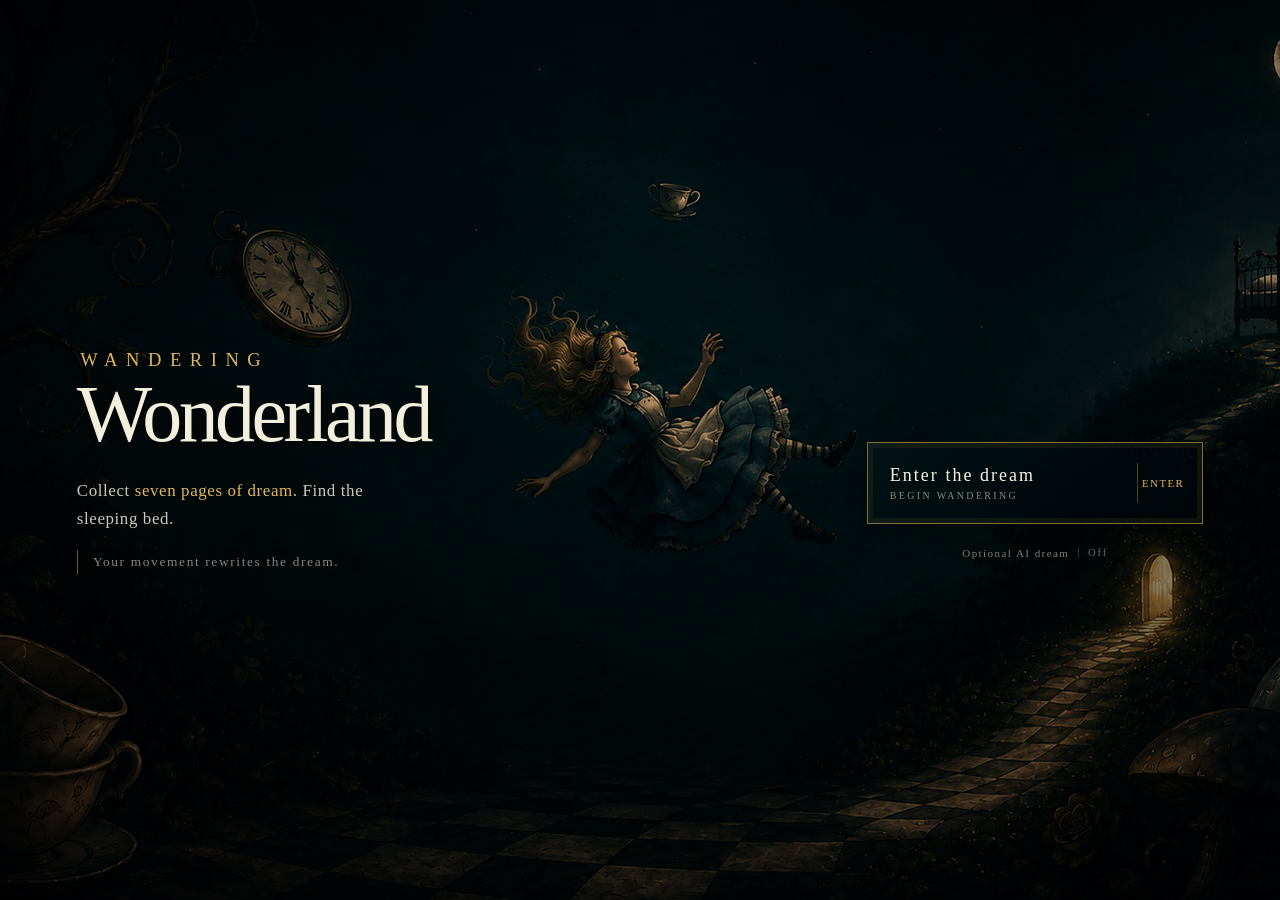
==== commit dbf3acc3: "Publish Wandering Wonderland" ====
--- a/index.html
+++ b/index.html
@@ -1,102 +1,15 @@
-<!doctype html>
+<!DOCTYPE html>
 <html lang="en">
 <head>
-  <meta charset="utf-8" />
-  <meta name="viewport" content="width=device-width,initial-scale=1" />
-  <title>Signal Garden</title>
-  <link rel="stylesheet" href="styles.css" />
+  <meta charset="UTF-8">
+  <meta name="viewport" content="width=device-width, initial-scale=1.0">
+  <meta http-equiv="refresh" content="0; url=./wonderland.html">
+  <title>Entering Wandering Wonderland</title>
+  <script>
+    location.replace('./wonderland.html' + location.search + location.hash);
+  </script>
 </head>
 <body>
-  <!-- ================================================================
-       Signal Garden — single-page game
-       The canvas is the world. Everything else (HUD, dialogue, summary,
-       prompts) is DOM, rendered on top, so we can keep crisp text.
-       ================================================================ -->
-
-  <div id="app">
-
-    <!-- The world canvas. Resized by main.js to match its container. -->
-    <canvas id="game" width="960" height="600"></canvas>
-
-    <!-- Floating "[E] Talk" / "[E] Enter" prompt -->
-    <div id="prompt" class="prompt hidden">
-      <span class="key">E</span><span id="prompt-label">interact</span>
-    </div>
-
-    <!-- Side HUD shown only during a run -->
-    <aside id="hud" class="hud hidden">
-      <div class="hud-block">
-        <div class="hud-row"><span class="label">RUN</span><span id="hud-run" class="value">01</span></div>
-        <div class="hud-row"><span class="label">TIMER</span><span id="hud-timer" class="value">00:00</span></div>
-      </div>
-      <div class="hud-block">
-        <div class="bar-row"><span class="bar-label">FOCUS</span>     <div class="bar"><div id="bar-focus"     class="bar-fill focus"></div></div></div>
-        <div class="bar-row"><span class="bar-label">CURIOSITY</span> <div class="bar"><div id="bar-curiosity" class="bar-fill curiosity"></div></div></div>
-        <div class="bar-row"><span class="bar-label">CHAOS</span>     <div class="bar"><div id="bar-chaos"     class="bar-fill chaos"></div></div></div>
-        <div class="bar-row"><span class="bar-label">OVERLOAD</span>  <div class="bar"><div id="bar-overload"  class="bar-fill overload"></div></div></div>
-      </div>
-      <div class="hud-block">
-        <div class="hud-row"><span class="label">SEEDS</span>   <span id="hud-seeds"   class="value">0</span></div>
-        <div class="hud-row"><span class="label">RE-ENTRY</span><span id="hud-reentry" class="value">0</span></div>
-        <div class="hud-row"><span class="label">TOOL</span>    <span id="hud-tool"    class="value small">—</span></div>
-      </div>
-      <div class="hud-block"><div class="label">// vine</div><div id="vine" class="vine">~~~~~~~~</div></div>
-      <div class="hud-block"><div class="label">// system log</div><ul id="log" class="log"></ul></div>
-      <div class="hud-block hud-controls">
-        <button id="mute-btn" class="mini-btn">audio: on</button>
-        <button id="abort-btn" class="mini-btn danger">abort</button>
-      </div>
-    </aside>
-
-    <!-- Director banner (transient, top-of-canvas) -->
-    <div id="director-banner" class="director-banner hidden"></div>
-
-    <!-- Dialogue box (NPC system). Populated by js/dialogue.js -->
-    <div id="dialogue" class="dialogue hidden">
-      <div class="dialogue-name" id="dialogue-name">The Observer</div>
-      <div class="dialogue-text" id="dialogue-text"></div>
-      <div class="dialogue-options" id="dialogue-options"></div>
-      <div class="dialogue-hint">[E] continue · [Esc] leave</div>
-    </div>
-
-    <!-- Run summary overlay -->
-    <div id="summary" class="summary hidden">
-      <div class="summary-card">
-        <div class="panel-title">[ Run Reflection ]</div>
-        <pre id="summary-text" class="reflection-text"></pre>
-        <button id="summary-back" class="primary-btn">&gt; RETURN TO HUB</button>
-      </div>
-    </div>
-
-    <!-- Title intro overlay (shown once on first load before audio gesture) -->
-    <div id="title" class="title-screen">
-      <h1 class="title-text">SIGNAL <span class="accent">GARDEN</span></h1>
-      <p class="title-sub">// a quiet system that watches how you move //</p>
-      <p class="title-controls">WASD move &nbsp;·&nbsp; E interact &nbsp;·&nbsp; Esc leave dialogue</p>
-      <button id="title-begin" class="primary-btn">&gt; ENTER THE HALL</button>
-    </div>
-
-    <!-- Fade overlay used between scenes -->
-    <div id="fade" class="fade"></div>
-
-  </div>
-
-  <!-- =====================================================
-       Module load order. Every file attaches to window.SG.
-       Pure dependency-on-globals to keep file:// usable.
-       ===================================================== -->
-  <script src="js/constants.js"></script>
-  <script src="js/state.js"></script>
-  <script src="js/audio.js"></script>
-  <script src="js/art.js"></script>
-  <script src="js/player.js"></script>
-  <script src="js/interaction.js"></script>
-  <script src="js/dialogue.js"></script>
-  <script src="js/attention.js"></script>
-  <script src="js/summary.js"></script>
-  <script src="js/hub.js"></script>
-  <script src="js/run.js"></script>
-  <script src="js/ui.js"></script>
-  <script src="js/main.js"></script>
+  <p><a href="./wonderland.html">Enter Wandering Wonderland</a></p>
 </body>
 </html>
